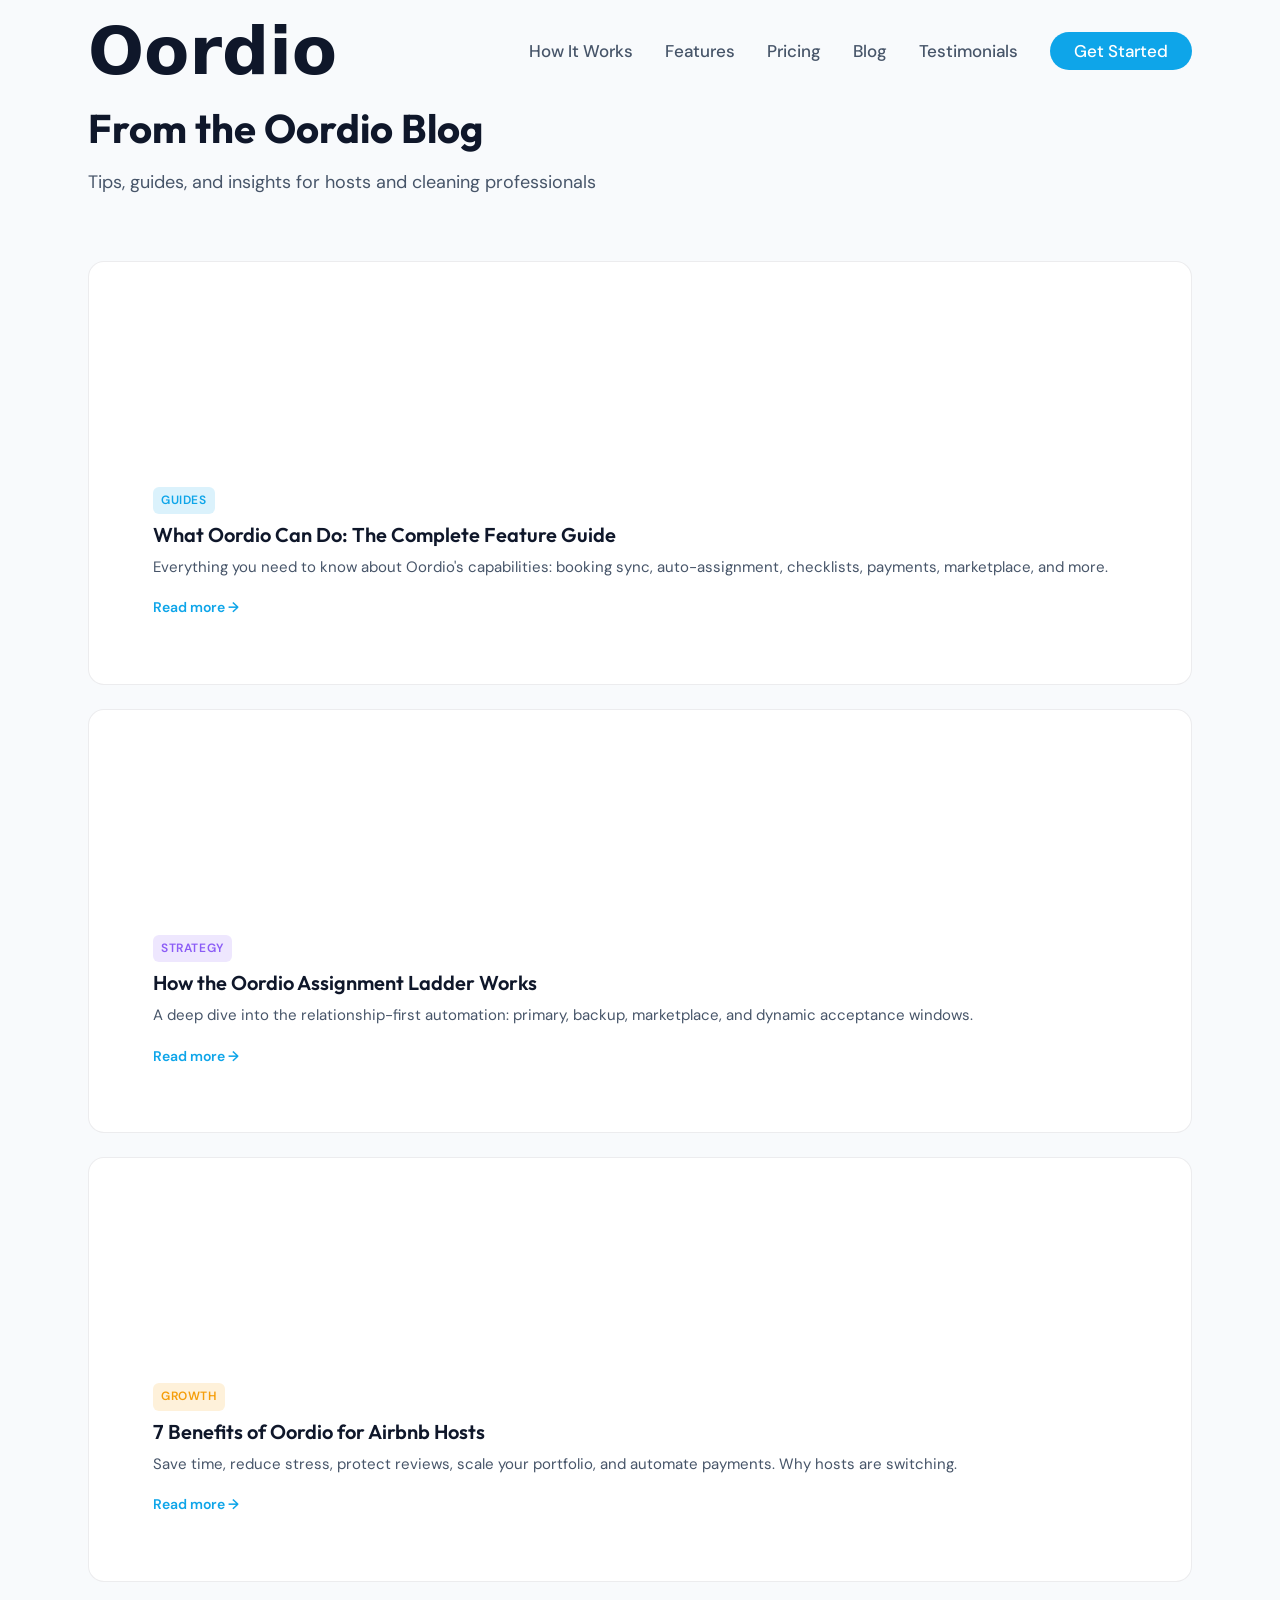
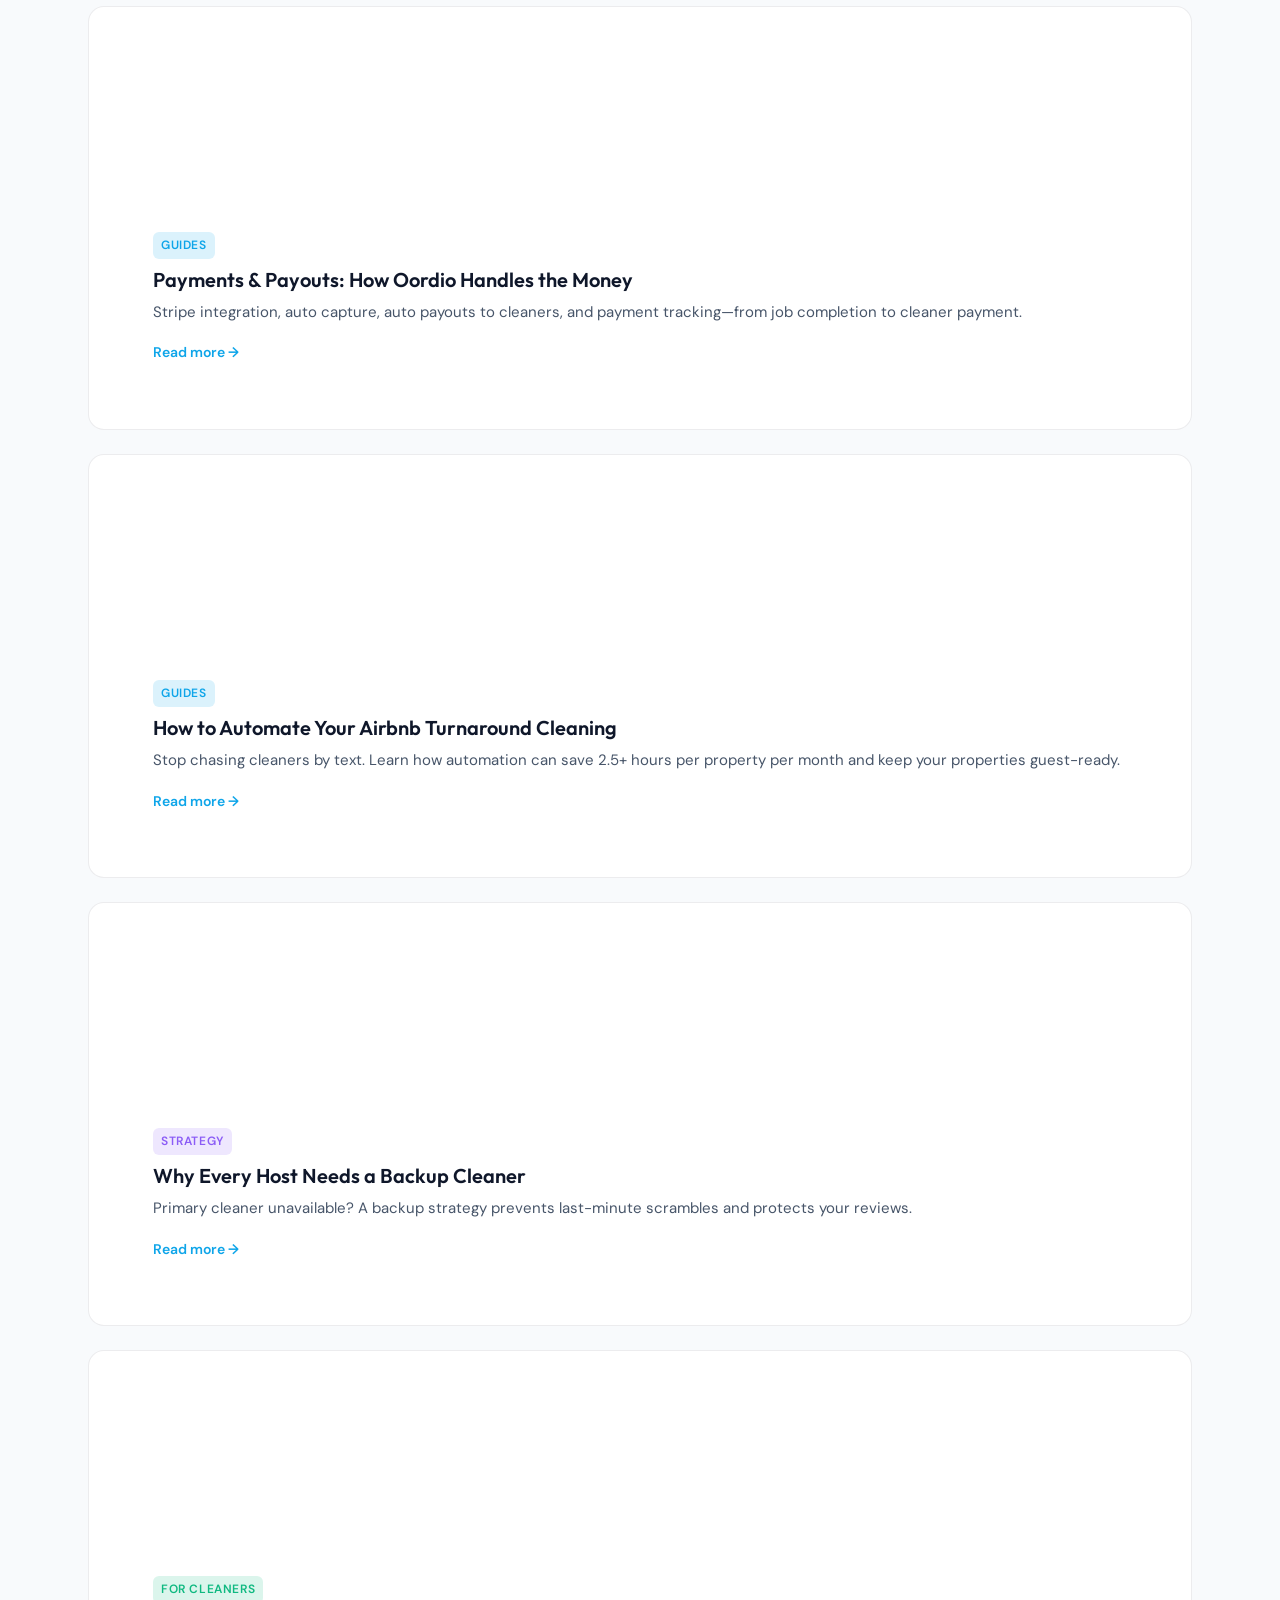
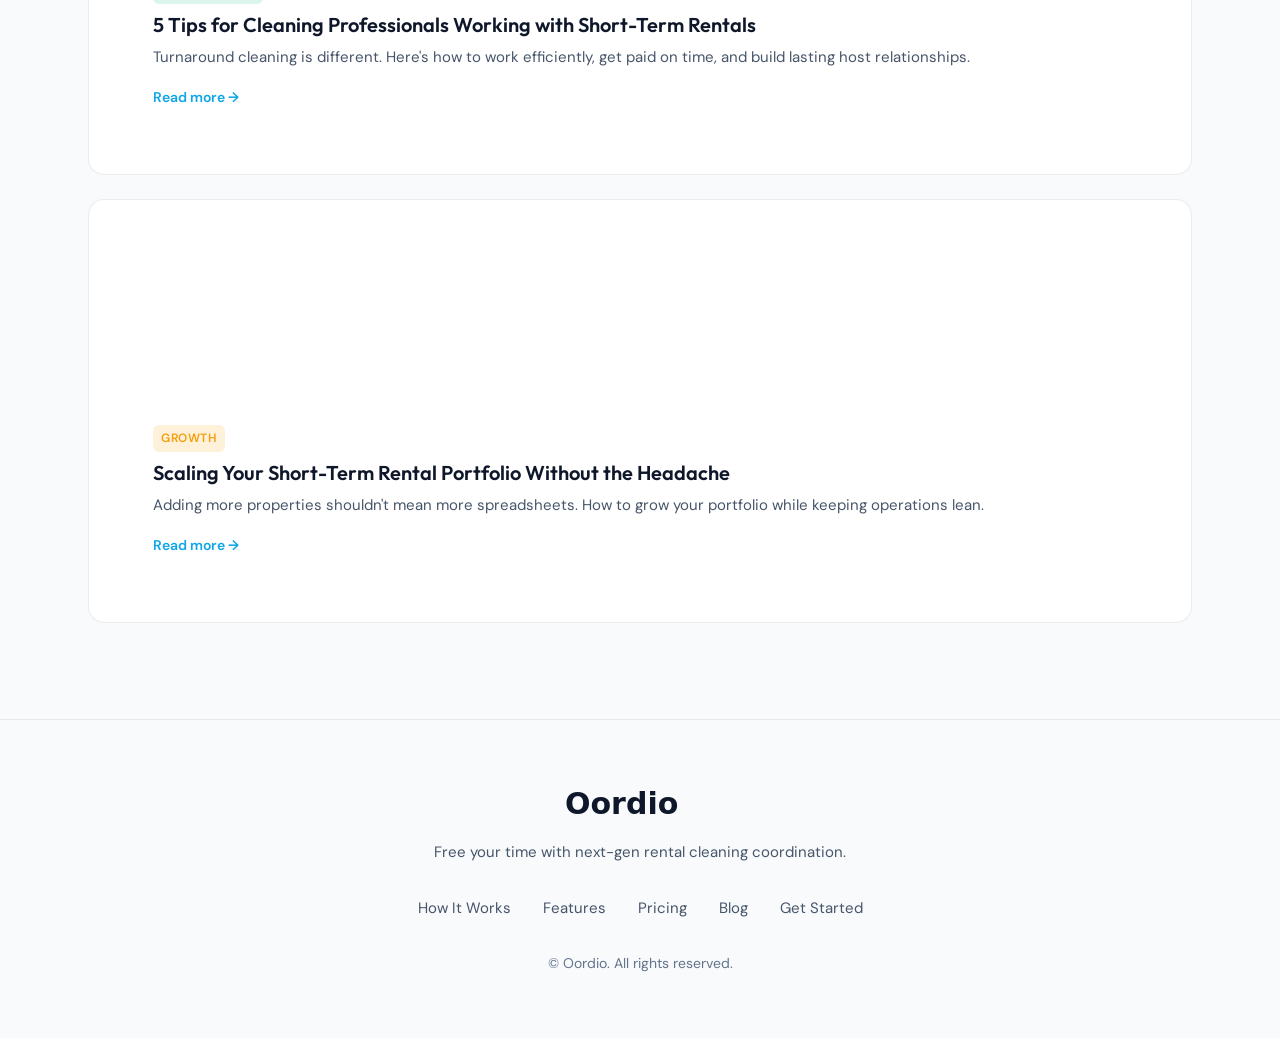
==== blog/index.html @ 8fc352fc "Initial commit: Oordio landing page Co-authored-by: Cursor <cursoragent@cursor.com>" ====
<!DOCTYPE html>
<html lang="en">
  <head>
    <meta charset="UTF-8" />
    <meta name="viewport" content="width=device-width, initial-scale=1.0" />
    <meta name="description" content="Oordio blog — tips, guides, and insights for short-term rental hosts and cleaning professionals." />
    <title>Blog — Oordio</title>
    <link rel="preconnect" href="https://fonts.googleapis.com" />
    <link rel="preconnect" href="https://fonts.gstatic.com" crossorigin />
    <link href="https://fonts.googleapis.com/css2?family=DM+Sans:ital,opsz,wght@0,9..40,400;0,9..40,500;0,9..40,600;0,9..40,700&family=Outfit:wght@400;500;600;700;800&display=swap" rel="stylesheet" />
    <link rel="stylesheet" href="../styles.css" />
  </head>
  <body>
    <header class="header" id="header">
      <nav class="nav container">
        <a href="../index.html" class="logo"><img src="../assets/logo.svg" alt="Oordio — Free your time" class="logo-img" /></a>
        <ul class="nav-links">
          <li><a href="../index.html#how-it-works">How It Works</a></li>
          <li><a href="../index.html#advantages">Features</a></li>
          <li><a href="../index.html#pricing">Pricing</a></li>
          <li><a href="index.html">Blog</a></li>
          <li><a href="../index.html#testimonials">Testimonials</a></li>
          <li><a href="https://app.oordio.com" class="nav-cta">Get Started</a></li>
        </ul>
        <button class="menu-toggle" aria-label="Toggle menu" aria-expanded="false">
          <span></span><span></span><span></span>
        </button>
      </nav>
    </header>

    <main class="blog-page">
      <div class="container">
        <header class="blog-page-header">
          <h1>From the Oordio Blog</h1>
          <p>Tips, guides, and insights for hosts and cleaning professionals</p>
        </header>

        <div class="blog-list">
          <article class="blog-card blog-card-full">
            <a href="oordio-complete-feature-guide.html" class="blog-card-link">
              <div class="blog-card-image" style="background-image: url('https://images.unsplash.com/photo-1454165804606-c3d57bc86b40?w=600&q=80')"></div>
              <div class="blog-card-content">
              <span class="blog-category blog-category-guides">Guides</span>
              <h3>What Oordio Can Do: The Complete Feature Guide</h3>
              <p>Everything you need to know about Oordio's capabilities: booking sync, auto-assignment, checklists, payments, marketplace, and more.</p>
              <span class="blog-read">Read more →</span>
              </div>
            </a>
          </article>
          <article class="blog-card blog-card-full">
            <a href="how-oordio-assignment-ladder-works.html" class="blog-card-link">
              <div class="blog-card-image" style="background-image: url('https://images.unsplash.com/photo-1551288049-bebda4e38f71?w=600&q=80')"></div>
              <div class="blog-card-content">
              <span class="blog-category blog-category-strategy">Strategy</span>
              <h3>How the Oordio Assignment Ladder Works</h3>
              <p>A deep dive into the relationship-first automation: primary, backup, marketplace, and dynamic acceptance windows.</p>
              <span class="blog-read">Read more →</span>
              </div>
            </a>
          </article>
          <article class="blog-card blog-card-full">
            <a href="benefits-of-oordio-for-airbnb-hosts.html" class="blog-card-link">
              <div class="blog-card-image" style="background-image: url('https://images.unsplash.com/photo-1566073771259-6a8506099945?w=600&q=80')"></div>
              <div class="blog-card-content">
              <span class="blog-category blog-category-growth">Growth</span>
              <h3>7 Benefits of Oordio for Airbnb Hosts</h3>
              <p>Save time, reduce stress, protect reviews, scale your portfolio, and automate payments. Why hosts are switching.</p>
              <span class="blog-read">Read more →</span>
              </div>
            </a>
          </article>
          <article class="blog-card blog-card-full">
            <a href="payments-and-payouts-how-oordio-handles-money.html" class="blog-card-link">
              <div class="blog-card-image" style="background-image: url('https://images.unsplash.com/photo-1554224155-6726b3ff858f?w=600&q=80')"></div>
              <div class="blog-card-content">
              <span class="blog-category blog-category-guides">Guides</span>
              <h3>Payments & Payouts: How Oordio Handles the Money</h3>
              <p>Stripe integration, auto capture, auto payouts to cleaners, and payment tracking—from job completion to cleaner payment.</p>
              <span class="blog-read">Read more →</span>
              </div>
            </a>
          </article>
          <article class="blog-card blog-card-full">
            <a href="automate-airbnb-turnaround.html" class="blog-card-link">
              <div class="blog-card-image" style="background-image: url('https://images.unsplash.com/photo-1566073771259-6a8506099945?w=600&q=80')"></div>
              <div class="blog-card-content">
              <span class="blog-category blog-category-guides">Guides</span>
              <h3>How to Automate Your Airbnb Turnaround Cleaning</h3>
              <p>Stop chasing cleaners by text. Learn how automation can save 2.5+ hours per property per month and keep your properties guest-ready.</p>
              <span class="blog-read">Read more →</span>
              </div>
            </a>
          </article>
          <article class="blog-card blog-card-full">
            <a href="backup-cleaner-strategy.html" class="blog-card-link">
              <div class="blog-card-image" style="background-image: url('https://images.unsplash.com/photo-1558618666-fcd25c85cd64?w=600&q=80')"></div>
              <div class="blog-card-content">
              <span class="blog-category blog-category-strategy">Strategy</span>
              <h3>Why Every Host Needs a Backup Cleaner</h3>
              <p>Primary cleaner unavailable? A backup strategy prevents last-minute scrambles and protects your reviews.</p>
              <span class="blog-read">Read more →</span>
              </div>
            </a>
          </article>
          <article class="blog-card blog-card-full">
            <a href="cleaning-professional-tips.html" class="blog-card-link">
              <div class="blog-card-image" style="background-image: url('https://images.unsplash.com/photo-1581578731548-c64695cc6952?w=600&q=80')"></div>
              <div class="blog-card-content">
              <span class="blog-category blog-category-cleaners">For Cleaners</span>
              <h3>5 Tips for Cleaning Professionals Working with Short-Term Rentals</h3>
              <p>Turnaround cleaning is different. Here's how to work efficiently, get paid on time, and build lasting host relationships.</p>
              <span class="blog-read">Read more →</span>
              </div>
            </a>
          </article>
          <article class="blog-card blog-card-full">
            <a href="scale-short-term-portfolio.html" class="blog-card-link">
              <div class="blog-card-image" style="background-image: url('https://images.unsplash.com/photo-1560518883-ce09059eeffa?w=600&q=80')"></div>
              <div class="blog-card-content">
              <span class="blog-category blog-category-growth">Growth</span>
              <h3>Scaling Your Short-Term Rental Portfolio Without the Headache</h3>
              <p>Adding more properties shouldn't mean more spreadsheets. How to grow your portfolio while keeping operations lean.</p>
              <span class="blog-read">Read more →</span>
              </div>
            </a>
          </article>
        </div>
      </div>
    </main>

    <footer class="footer">
      <div class="container">
        <div class="footer-content">
          <a href="../index.html" class="logo"><img src="../assets/logo.svg" alt="Oordio — Free your time" class="logo-img" /></a>
          <p class="footer-tagline">Free your time with next-gen rental cleaning coordination.</p>
          <div class="footer-links">
            <a href="../index.html#how-it-works">How It Works</a>
            <a href="../index.html#advantages">Features</a>
            <a href="../index.html#pricing">Pricing</a>
            <a href="index.html">Blog</a>
            <a href="https://app.oordio.com">Get Started</a>
          </div>
          <p class="footer-copy">&copy; Oordio. All rights reserved.</p>
        </div>
      </div>
    </footer>

    <script src="../script.js"></script>
  </body>
</html>
---- styles.css ----
/* ============================================
   Oordio Landing — Design System & Styles
   ============================================ */

:root {
  /* Colors — bright, professional, trust-building */
  --color-bg: #f8fafc;
  --color-bg-elevated: #ffffff;
  --color-bg-card: #ffffff;
  --color-surface: #f1f5f9;
  
  --color-text: #0f172a;
  --color-text-muted: #475569;
  --color-text-subtle: #64748b;
  
  --color-primary: #0ea5e9;
  --color-primary-hover: #38bdf8;
  --color-primary-muted: rgba(14, 165, 233, 0.15);
  
  --color-accent: #f59e0b;
  --color-accent-muted: rgba(245, 158, 11, 0.15);
  
  --color-success: #10b981;
  --color-success-muted: rgba(16, 185, 129, 0.15);
  
  --color-purple: #8b5cf6;
  --color-purple-muted: rgba(139, 92, 246, 0.15);
  
  --color-rose: #f43f5e;
  --color-rose-muted: rgba(244, 63, 94, 0.12);
  
  --color-border: rgba(15, 23, 42, 0.08);
  --color-border-strong: rgba(15, 23, 42, 0.2);
  
  /* Typography */
  --font-heading: 'Outfit', system-ui, sans-serif;
  --font-body: 'DM Sans', system-ui, sans-serif;
  
  /* Spacing */
  --space-xs: 0.25rem;
  --space-sm: 0.5rem;
  --space-md: 1rem;
  --space-lg: 1.5rem;
  --space-xl: 2rem;
  --space-2xl: 3rem;
  --space-3xl: 4rem;
  --space-4xl: 6rem;
  
  /* Layout */
  --container-max: 72rem;
  --container-padding: 1.5rem;
  
  /* Transitions */
  --ease-out: cubic-bezier(0.16, 1, 0.3, 1);
  --ease-spring: cubic-bezier(0.34, 1.56, 0.64, 1);
  --duration-fast: 150ms;
  --duration-normal: 250ms;
  --duration-slow: 400ms;
  
  /* Radii */
  --radius-sm: 0.375rem;
  --radius-md: 0.5rem;
  --radius-lg: 0.75rem;
  --radius-xl: 1rem;
  --radius-2xl: 1.5rem;
  --radius-full: 9999px;
}

/* Reset & Base */
*, *::before, *::after {
  box-sizing: border-box;
  margin: 0;
  padding: 0;
}

html {
  scroll-behavior: smooth;
}

body {
  font-family: var(--font-body);
  font-size: 1rem;
  line-height: 1.6;
  color: var(--color-text);
  background: var(--color-bg);
  -webkit-font-smoothing: antialiased;
  overflow-x: hidden;
}

a {
  color: inherit;
  text-decoration: none;
}

ul {
  list-style: none;
}

img {
  max-width: 100%;
  height: auto;
}

/* Container */
.container {
  width: 100%;
  max-width: var(--container-max);
  margin-inline: auto;
  padding-inline: var(--container-padding);
}

/* ============================================
   Header & Navigation
   ============================================ */

.header {
  position: fixed;
  top: 0;
  left: 0;
  right: 0;
  z-index: 100;
  padding: var(--space-sm) 0;
  background: rgba(248, 250, 252, 0.9);
  backdrop-filter: blur(12px);
  border-bottom: 1px solid transparent;
  transition: border-color var(--duration-normal) var(--ease-out),
              background var(--duration-normal) var(--ease-out);
}

.header.scrolled {
  border-bottom-color: var(--color-border);
}

.nav {
  display: flex;
  align-items: center;
  justify-content: space-between;
}

.logo {
  display: flex;
  align-items: center;
  transition: opacity var(--duration-fast);
}

.logo:hover {
  opacity: 0.9;
}

.logo-img {
  height: 88px;
  width: auto;
  display: block;
}

.nav-links {
  display: flex;
  align-items: center;
  gap: var(--space-xl);
}

.nav-links a {
  font-size: 1.0625rem;
  font-weight: 500;
  color: var(--color-text-muted);
  transition: color var(--duration-fast);
}

.nav-links a:hover {
  color: var(--color-text);
}

.nav-cta {
  padding: var(--space-sm) var(--space-lg) !important;
  background: var(--color-primary);
  color: white !important;
  border-radius: var(--radius-full);
  font-weight: 600;
}

.nav-cta:hover {
  background: var(--color-primary-hover) !important;
}

.menu-toggle {
  display: none;
  flex-direction: column;
  gap: 5px;
  padding: var(--space-sm);
  background: none;
  border: none;
  cursor: pointer;
  color: var(--color-text);
}

.menu-toggle span {
  display: block;
  width: 22px;
  height: 2px;
  background: currentColor;
  border-radius: var(--radius-full);
  transition: transform var(--duration-normal) var(--ease-out),
              opacity var(--duration-normal);
}

.menu-toggle[aria-expanded="true"] span:nth-child(1) {
  transform: translateY(7px) rotate(45deg);
}

.menu-toggle[aria-expanded="true"] span:nth-child(2) {
  opacity: 0;
}

.menu-toggle[aria-expanded="true"] span:nth-child(3) {
  transform: translateY(-7px) rotate(-45deg);
}

/* ============================================
   Hero
   ============================================ */

.hero {
  position: relative;
  min-height: 100vh;
  display: flex;
  align-items: center;
  padding-top: 5rem;
  padding-bottom: var(--space-4xl);
  overflow: hidden;
}

.hero-bg {
  position: absolute;
  inset: 0;
  pointer-events: none;
}

.hero-image {
  position: absolute;
  inset: 0;
  background: url('https://images.unsplash.com/photo-1566073771259-6a8506099945?w=1920&q=70') center/cover no-repeat;
  filter: blur(2px);
  opacity: 0.25;
}

.hero-gradient {
  position: absolute;
  inset: 0;
  background: linear-gradient(90deg, rgba(255, 255, 255, 0.92) 0%, rgba(255, 255, 255, 0.7) 40%, rgba(248, 250, 252, 0.5) 70%, transparent 100%),
              linear-gradient(180deg, rgba(248, 250, 252, 0.6) 0%, rgba(248, 250, 252, 0.85) 50%, rgba(248, 250, 252, 0.8) 100%),
              radial-gradient(ellipse 80% 50% at 50% 0%, rgba(14, 165, 233, 0.08) 0%, transparent 60%);
}

.hero-grid {
  position: absolute;
  inset: 0;
  background-image: 
    linear-gradient(rgba(15, 23, 42, 0.03) 1px, transparent 1px),
    linear-gradient(90deg, rgba(15, 23, 42, 0.03) 1px, transparent 1px);
  background-size: 60px 60px;
  mask-image: linear-gradient(to bottom, black 40%, transparent);
}

.hero-inner {
  position: relative;
  z-index: 1;
  display: grid;
  grid-template-columns: 1fr 1fr;
  gap: var(--space-3xl);
  align-items: center;
}

.hero-content {
  max-width: 36rem;
}

.hero-title {
  font-family: var(--font-heading);
  font-size: clamp(2.75rem, 5.75vw, 4.6rem);
  font-weight: 700;
  line-height: 1.1;
  letter-spacing: -0.03em;
  margin-bottom: var(--space-xl);
  opacity: 0;
  transform: translateY(24px);
  animation: heroFadeUp 0.5s var(--ease-out) 0.1s forwards;
}

.hero-highlight {
  color: var(--color-primary);
}

.hero-desc {
  font-size: 1.1875rem;
  color: var(--color-text);
  margin-bottom: var(--space-2xl);
  line-height: 1.6;
  opacity: 0;
  transform: translateY(24px);
  animation: heroFadeUp 0.5s var(--ease-out) 0.2s forwards;
}

.hero-ctas {
  display: flex;
  flex-wrap: wrap;
  gap: var(--space-md);
  margin-bottom: var(--space-sm);
  opacity: 0;
  transform: translateY(24px);
  animation: heroFadeUp 0.5s var(--ease-out) 0.3s forwards;
}

.hero-ctas .btn-primary {
  padding: var(--space-md) var(--space-xl);
  font-size: 1.0625rem;
  box-shadow: 0 4px 14px rgba(14, 165, 233, 0.25);
}

.hero-ctas .btn-primary:hover {
  transform: translateY(-2px);
  box-shadow: 0 8px 24px rgba(14, 165, 233, 0.35);
}

.hero-microcopy {
  font-size: 0.9375rem;
  color: var(--color-text-muted);
  margin-bottom: var(--space-xl);
  opacity: 0;
  transform: translateY(24px);
  animation: heroFadeUp 0.5s var(--ease-out) 0.35s forwards;
}

.hero-bullets {
  display: flex;
  flex-wrap: wrap;
  gap: var(--space-lg);
  margin-bottom: var(--space-lg);
  opacity: 0;
  transform: translateY(24px);
  animation: heroFadeUp 0.5s var(--ease-out) 0.4s forwards;
}

.hero-bullets li {
  display: flex;
  align-items: center;
  gap: var(--space-sm);
  font-size: 0.9375rem;
  font-weight: 500;
  color: var(--color-text-muted);
}

.hero-bullets li svg {
  width: 18px;
  height: 18px;
  flex-shrink: 0;
  color: var(--color-primary);
}

.hero-trust {
  font-size: 0.875rem;
  color: var(--color-text-subtle);
  opacity: 0;
  transform: translateY(24px);
  animation: heroFadeUp 0.5s var(--ease-out) 0.45s forwards;
}

.hero-mockup {
  position: relative;
  opacity: 0;
  transform: translateY(32px);
  animation: heroMockupFadeUp 0.5s var(--ease-out) 0.5s forwards;
}

.hero-mockup-frame {
  border-radius: var(--radius-xl);
  border: 1px solid var(--color-border);
  box-shadow: 0 24px 64px rgba(0, 0, 0, 0.12), 0 0 0 1px rgba(255, 255, 255, 0.5) inset;
  overflow: hidden;
  background: var(--color-bg-elevated);
}

.hero-mockup-frame img {
  width: 100%;
  height: auto;
  display: block;
}

@keyframes heroFadeUp {
  from {
    opacity: 0;
    transform: translateY(24px);
  }
  to {
    opacity: 1;
    transform: translateY(0);
  }
}

@keyframes heroMockupFadeUp {
  from {
    opacity: 0;
    transform: translateY(32px);
  }
  to {
    opacity: 1;
    transform: translateY(0);
  }
}

.hero-scroll {
  position: absolute;
  bottom: var(--space-2xl);
  left: 50%;
  transform: translateX(-50%);
  display: flex;
  flex-direction: column;
  align-items: center;
  gap: var(--space-sm);
  color: var(--color-text-subtle);
  font-size: 0.75rem;
  letter-spacing: 0.1em;
  text-transform: uppercase;
}

.scroll-line {
  width: 1px;
  height: 40px;
  background: linear-gradient(to bottom, var(--color-text-subtle), transparent);
  animation: scrollPulse 2s ease-in-out infinite;
}

@keyframes fadeUp {
  from {
    opacity: 0;
    transform: translateY(20px);
  }
  to {
    opacity: 1;
    transform: translateY(0);
  }
}

@keyframes scrollPulse {
  0%, 100% { opacity: 0.5; transform: scaleY(0.8); }
  50% { opacity: 1; transform: scaleY(1); }
}

/* ============================================
   Buttons
   ============================================ */

.btn {
  display: inline-flex;
  align-items: center;
  justify-content: center;
  gap: var(--space-sm);
  padding: var(--space-md) var(--space-xl);
  font-family: var(--font-body);
  font-size: 1rem;
  font-weight: 600;
  border-radius: var(--radius-lg);
  transition: all var(--duration-normal) var(--ease-out);
  cursor: pointer;
  border: none;
}

.btn-primary {
  background: var(--color-primary);
  color: white;
}

.btn-primary:hover {
  background: var(--color-primary-hover);
  transform: translateY(-1px);
  box-shadow: 0 8px 24px rgba(14, 165, 233, 0.3);
}

.btn-icon {
  flex-shrink: 0;
}

.btn-primary .btn-icon {
  opacity: 0.9;
}

.btn-secondary {
  background: var(--color-surface);
  color: var(--color-text);
  border: 1px solid var(--color-border);
}

.btn-secondary:hover {
  background: var(--color-bg-elevated);
  border-color: var(--color-border-strong);
}

.btn-outline {
  background: transparent;
  color: var(--color-text);
  border: 1px solid var(--color-border-strong);
}

.btn-outline:hover {
  border-color: var(--color-primary);
  color: var(--color-primary);
}

/* ============================================
   Stats
   ============================================ */

.stats {
  padding: var(--space-4xl) 0;
  border-top: 1px solid var(--color-border);
  background: linear-gradient(180deg, var(--color-bg) 0%, rgba(241, 245, 249, 0.8) 100%);
}

.stats-grid {
  display: grid;
  grid-template-columns: repeat(3, 1fr);
  gap: var(--space-2xl);
}

.stat-card {
  text-align: center;
  padding: var(--space-2xl);
  background: var(--color-bg-card);
  border-radius: var(--radius-xl);
  border: 1px solid var(--color-border);
  transition: transform var(--duration-normal) var(--ease-out),
              border-color var(--duration-normal),
              box-shadow var(--duration-normal);
}

.stat-card:hover {
  transform: translateY(-4px);
  border-color: var(--color-primary-muted);
  box-shadow: 0 12px 40px rgba(14, 165, 233, 0.12);
}

.stat-icon {
  width: 56px;
  height: 56px;
  border-radius: var(--radius-lg);
  margin: 0 auto var(--space-md);
  display: flex;
  align-items: center;
  justify-content: center;
}

.stat-icon svg {
  width: 28px;
  height: 28px;
}

.stat-card-blue .stat-value,
.stat-card-blue .stat-suffix { color: var(--color-primary); }
.stat-card-blue .stat-icon { background: var(--color-primary-muted); color: var(--color-primary); }

.stat-card-green .stat-value,
.stat-card-green .stat-suffix { color: var(--color-success); }
.stat-card-green .stat-icon { background: var(--color-success-muted); color: var(--color-success); }

.stat-card-amber .stat-value,
.stat-card-amber .stat-suffix { color: var(--color-accent); }
.stat-card-amber .stat-icon { background: var(--color-accent-muted); color: var(--color-accent); }

.stat-card[data-visible] {
  animation: fadeUp 0.6s var(--ease-out) forwards;
}

.stat-value {
  font-family: var(--font-heading);
  font-size: 2.5rem;
  font-weight: 700;
  color: var(--color-primary);
}

.stat-suffix {
  font-family: var(--font-heading);
  font-size: 1.5rem;
  font-weight: 600;
  color: var(--color-primary);
}

.stat-label {
  margin-top: var(--space-sm);
  font-size: 0.9375rem;
  color: var(--color-text-muted);
}

/* ============================================
   Calm Confidence
   ============================================ */

.calm-confidence {
  background: linear-gradient(180deg, var(--color-bg-elevated) 0%, var(--color-bg) 100%);
  padding: var(--space-4xl) 0;
}

.calm-header {
  text-align: center;
  margin-bottom: var(--space-4xl);
  max-width: 42rem;
  margin-left: auto;
  margin-right: auto;
  padding: 0 var(--space-md);
}

.calm-title {
  font-family: var(--font-heading);
  font-size: clamp(2rem, 4vw, 2.5rem);
  font-weight: 700;
  letter-spacing: -0.02em;
  margin-bottom: var(--space-md);
}

.calm-subtitle {
  font-size: 1.125rem;
  color: var(--color-text-muted);
  line-height: 1.6;
}

.calm-layout {
  display: grid;
  grid-template-columns: 1fr 1fr;
  gap: var(--space-4xl);
  align-items: center;
  margin-bottom: var(--space-4xl);
}

.calm-benefits {
  display: flex;
  flex-direction: column;
  gap: var(--space-xl);
}

.calm-card {
  padding: var(--space-xl);
  background: var(--color-bg-card);
  border-radius: var(--radius-xl);
  border: 1px solid var(--color-border);
  transition: border-color var(--duration-normal), box-shadow var(--duration-normal);
}

.calm-card:hover {
  border-color: var(--color-primary-muted);
  box-shadow: 0 8px 32px rgba(14, 165, 233, 0.08);
}

.calm-card h3 {
  font-family: var(--font-heading);
  font-size: 1.125rem;
  font-weight: 600;
  margin-bottom: var(--space-sm);
}

.calm-card p {
  font-size: 0.9375rem;
  color: var(--color-text-muted);
  line-height: 1.6;
}

.calm-visual {
  display: flex;
  align-items: center;
  justify-content: center;
}

.calm-visual-frame {
  max-width: 420px;
  border-radius: var(--radius-xl);
  overflow: hidden;
  box-shadow: 0 24px 64px rgba(15, 23, 42, 0.08);
  opacity: 0.92;
}

.calm-visual-frame img {
  width: 100%;
  height: auto;
  display: block;
}

.calm-close {
  text-align: center;
  font-family: var(--font-heading);
  font-size: 1.25rem;
  font-weight: 600;
  letter-spacing: -0.01em;
  color: var(--color-text);
  margin-top: var(--space-2xl);
  padding-top: var(--space-2xl);
  border-top: 1px solid var(--color-border);
}

/* ============================================
   Sections
   ============================================ */

.section {
  padding: var(--space-4xl) 0;
}

.section-title {
  font-family: var(--font-heading);
  font-size: clamp(2rem, 4vw, 2.75rem);
  font-weight: 700;
  letter-spacing: -0.02em;
  text-align: center;
  margin-bottom: var(--space-md);
  position: relative;
}

.section-title::after {
  content: '';
  display: block;
  width: 60px;
  height: 4px;
  margin: var(--space-md) auto 0;
  border-radius: var(--radius-full);
  background: linear-gradient(90deg, var(--color-primary), var(--color-accent));
}

.section-subtitle {
  font-size: 1.125rem;
  color: var(--color-text-muted);
  text-align: center;
  max-width: 36rem;
  margin-inline: auto;
  margin-bottom: var(--space-3xl);
}

/* ============================================
   How It Works — Tabs
   ============================================ */

.how-it-works {
  background: linear-gradient(180deg, var(--color-bg-elevated) 0%, rgba(241, 245, 249, 0.9) 100%);
  position: relative;
}

.how-it-works::before {
  content: '';
  position: absolute;
  top: 0;
  left: 0;
  right: 0;
  height: 1px;
  background: linear-gradient(90deg, transparent, var(--color-primary), var(--color-accent), transparent);
  opacity: 0.3;
}

.tabs {
  display: flex;
  justify-content: center;
  gap: var(--space-sm);
  margin-bottom: var(--space-2xl);
}

.tab {
  padding: var(--space-md) var(--space-xl);
  font-family: var(--font-body);
  font-size: 0.9375rem;
  font-weight: 600;
  color: var(--color-text-muted);
  background: transparent;
  border: 1px solid var(--color-border);
  border-radius: var(--radius-full);
  cursor: pointer;
  transition: all var(--duration-normal) var(--ease-out);
}

.tab:hover {
  color: var(--color-text);
  border-color: var(--color-border-strong);
}

.tab.active {
  color: white;
  background: var(--color-primary);
  border-color: var(--color-primary);
}

.tab-panel {
  display: none;
}

.tab-panel.active {
  display: block;
  animation: fadeIn 0.4s var(--ease-out);
}

@keyframes fadeIn {
  from { opacity: 0; }
  to { opacity: 1; }
}

.steps-grid {
  display: grid;
  grid-template-columns: repeat(4, 1fr);
  gap: var(--space-xl);
}

.step-card {
  padding: var(--space-xl);
  background: var(--color-bg-card);
  border-radius: var(--radius-xl);
  border: 1px solid var(--color-border);
  transition: transform var(--duration-normal) var(--ease-out),
              border-color var(--duration-normal),
              box-shadow var(--duration-normal);
}

.step-card:hover {
  transform: translateY(-4px);
  border-color: var(--color-primary-muted);
  box-shadow: 0 12px 40px rgba(14, 165, 233, 0.1);
}

.step-card[data-visible] {
  animation: fadeUp 0.5s var(--ease-out) forwards;
}

.step-icon {
  width: 48px;
  height: 48px;
  border-radius: var(--radius-lg);
  display: flex;
  align-items: center;
  justify-content: center;
  margin-bottom: var(--space-md);
}

.step-icon svg {
  width: 24px;
  height: 24px;
}

.step-icon-blue { background: var(--color-primary-muted); color: var(--color-primary); }
.step-icon-green { background: var(--color-success-muted); color: var(--color-success); }
.step-icon-amber { background: var(--color-accent-muted); color: var(--color-accent); }
.step-icon-purple { background: var(--color-purple-muted); color: var(--color-purple); }

.step-card:nth-child(1) .step-num { background: var(--color-primary-muted); color: var(--color-primary); }
.step-card:nth-child(2) .step-num { background: var(--color-success-muted); color: var(--color-success); }
.step-card:nth-child(3) .step-num { background: var(--color-accent-muted); color: var(--color-accent); }
.step-card:nth-child(4) .step-num { background: var(--color-purple-muted); color: var(--color-purple); }

.step-num {
  display: inline-flex;
  align-items: center;
  justify-content: center;
  width: 2.5rem;
  height: 2.5rem;
  font-family: var(--font-heading);
  font-weight: 700;
  font-size: 1rem;
  color: var(--color-primary);
  background: var(--color-primary-muted);
  border-radius: var(--radius-md);
  margin-bottom: var(--space-md);
}

.step-card h3 {
  font-family: var(--font-heading);
  font-size: 1.125rem;
  font-weight: 600;
  margin-bottom: var(--space-sm);
}

.step-card p {
  font-size: 0.9375rem;
  color: var(--color-text-muted);
  line-height: 1.5;
}

/* ============================================
   Advantages
   ============================================ */

.advantages {
  background: linear-gradient(180deg, var(--color-bg) 0%, var(--color-bg-elevated) 50%, var(--color-bg) 100%);
}

.advantages-grid {
  display: grid;
  grid-template-columns: repeat(3, 1fr);
  gap: var(--space-xl);
  margin-bottom: var(--space-3xl);
}

.advantage-card {
  padding: var(--space-xl);
  background: var(--color-bg-card);
  border-radius: var(--radius-xl);
  border: 1px solid var(--color-border);
  transition: transform var(--duration-normal) var(--ease-out),
              border-color var(--duration-normal);
}

.advantage-icon {
  width: 44px;
  height: 44px;
  border-radius: var(--radius-md);
  display: flex;
  align-items: center;
  justify-content: center;
  margin-bottom: var(--space-md);
}

.advantage-icon svg {
  width: 22px;
  height: 22px;
}

.advantage-icon-blue { background: var(--color-primary-muted); color: var(--color-primary); }
.advantage-icon-green { background: var(--color-success-muted); color: var(--color-success); }
.advantage-icon-amber { background: var(--color-accent-muted); color: var(--color-accent); }
.advantage-icon-purple { background: var(--color-purple-muted); color: var(--color-purple); }
.advantage-icon-rose { background: var(--color-rose-muted); color: var(--color-rose); }

.advantage-card:nth-child(odd) {
  border-left: 3px solid var(--color-primary);
}

.advantage-card:nth-child(even) {
  border-left: 3px solid var(--color-accent);
}

.advantage-card:hover {
  transform: translateY(-2px);
  border-color: var(--color-primary-muted);
}

.advantage-card[data-visible] {
  animation: fadeUp 0.5s var(--ease-out) forwards;
}

.advantage-card h3 {
  font-family: var(--font-heading);
  font-size: 1.125rem;
  font-weight: 600;
  margin-bottom: var(--space-sm);
}

.advantage-card p {
  font-size: 0.9375rem;
  color: var(--color-text-muted);
  line-height: 1.5;
}

.control-center {
  text-align: center;
  padding: var(--space-3xl);
  background: linear-gradient(135deg, var(--color-primary-muted), var(--color-accent-muted), var(--color-purple-muted));
  border-radius: var(--radius-2xl);
  border: 1px solid var(--color-border);
}

.control-center h3 {
  font-family: var(--font-heading);
  font-size: 1.5rem;
  font-weight: 700;
  margin-bottom: var(--space-sm);
}

.control-center p {
  color: var(--color-text-muted);
  margin-bottom: var(--space-xl);
}

.value-roi {
  margin-top: var(--space-3xl);
  padding: var(--space-2xl);
  background: var(--color-bg-elevated);
  border-radius: var(--radius-xl);
  border: 1px solid var(--color-border);
}

.value-roi h3 {
  font-family: var(--font-heading);
  font-size: 1.25rem;
  font-weight: 700;
  margin-bottom: var(--space-sm);
}

.value-assumptions {
  font-size: 0.875rem;
  color: var(--color-text-muted);
  margin-bottom: var(--space-lg);
}

.value-breakdown {
  max-width: 360px;
  margin: 0 auto var(--space-lg);
}

.value-row {
  display: flex;
  justify-content: space-between;
  padding: var(--space-sm) 0;
  font-size: 0.9375rem;
}

.value-row span:last-child {
  font-weight: 600;
  color: var(--color-text);
}

.value-total {
  border-top: 1px solid var(--color-border);
  margin-top: var(--space-sm);
  padding-top: var(--space-md);
  font-weight: 600;
}

.value-cost {
  color: var(--color-text-muted);
  font-size: 0.875rem;
}

.value-net {
  border-top: 1px solid var(--color-border);
  padding-top: var(--space-md);
  font-weight: 700;
  color: var(--color-success);
}

.value-net span:last-child {
  color: var(--color-success);
}

.value-roi-note {
  font-size: 0.875rem;
  color: var(--color-text-muted);
  text-align: center;
}

/* ============================================
   Pricing
   ============================================ */

.pricing {
  background: linear-gradient(180deg, var(--color-bg-elevated) 0%, rgba(241, 245, 249, 0.8) 100%);
  position: relative;
}

.pricing::after {
  content: '';
  position: absolute;
  bottom: 0;
  left: 0;
  right: 0;
  height: 200px;
  background: radial-gradient(ellipse 80% 100% at 50% 100%, rgba(139, 92, 246, 0.06) 0%, transparent 70%);
  pointer-events: none;
}

.pricing-trial-note {
  text-align: center;
  font-size: 0.9375rem;
  color: var(--color-success);
  font-weight: 500;
  margin-bottom: var(--space-lg);
}

.pricing-trial-note::before {
  content: '✓ ';
}

.pricing-toggle {
  display: flex;
  align-items: center;
  justify-content: center;
  gap: var(--space-md);
  margin-bottom: var(--space-2xl);
}

.toggle-label {
  font-size: 0.9375rem;
  color: var(--color-text-muted);
}

.toggle-label em {
  font-style: normal;
  color: var(--color-accent);
  font-weight: 600;
}

.toggle {
  position: relative;
  width: 48px;
  height: 26px;
  padding: 0;
  background: none;
  border: none;
  cursor: pointer;
}

.toggle-track {
  display: block;
  width: 100%;
  height: 100%;
  background: var(--color-surface);
  border-radius: var(--radius-full);
  border: 1px solid var(--color-border);
  transition: background var(--duration-normal), border-color var(--duration-normal);
}

.toggle[aria-checked="true"] .toggle-track {
  background: var(--color-primary-muted);
  border-color: var(--color-primary);
}

.toggle-thumb {
  position: absolute;
  top: 3px;
  left: 3px;
  width: 18px;
  height: 18px;
  background: var(--color-text-muted);
  border-radius: var(--radius-full);
  transition: transform var(--duration-normal) var(--ease-spring),
              background var(--duration-normal);
}

.toggle[aria-checked="true"] .toggle-thumb {
  transform: translateX(22px);
  background: var(--color-primary);
}

.pricing-grid {
  display: grid;
  grid-template-columns: repeat(3, 1fr);
  gap: var(--space-xl);
  align-items: start;
}

.pricing-card {
  position: relative;
  padding: var(--space-2xl);
  background: var(--color-bg-card);
  border-radius: var(--radius-xl);
  border: 1px solid var(--color-border);
  transition: transform var(--duration-normal) var(--ease-out),
              border-color var(--duration-normal),
              box-shadow var(--duration-normal);
}

.pricing-card:hover {
  transform: translateY(-4px);
  border-color: var(--color-primary-muted);
  box-shadow: 0 16px 48px rgba(14, 165, 233, 0.1);
}

.pricing-card.featured {
  border-color: var(--color-primary);
  box-shadow: 0 0 0 1px var(--color-primary),
              0 16px 48px rgba(14, 165, 233, 0.15);
}

.pricing-card.featured:hover {
  box-shadow: 0 0 0 1px var(--color-primary),
              0 24px 64px rgba(14, 165, 233, 0.2);
}

.pricing-icon {
  width: 48px;
  height: 48px;
  border-radius: var(--radius-lg);
  display: flex;
  align-items: center;
  justify-content: center;
  margin-bottom: var(--space-md);
}

.pricing-icon svg {
  width: 24px;
  height: 24px;
}

.pricing-icon-blue { background: var(--color-primary-muted); color: var(--color-primary); }
.pricing-icon-green { background: var(--color-success-muted); color: var(--color-success); }
.pricing-icon-purple { background: var(--color-purple-muted); color: var(--color-purple); }

.badge {
  position: absolute;
  top: -12px;
  left: 50%;
  transform: translateX(-50%);
  padding: var(--space-xs) var(--space-md);
  font-size: 0.75rem;
  font-weight: 600;
  color: var(--color-primary);
  background: var(--color-bg-elevated);
  border: 1px solid var(--color-primary);
  border-radius: var(--radius-full);
  box-shadow: 0 2px 8px rgba(0, 0, 0, 0.06);
}

.pricing-card h3 {
  font-family: var(--font-heading);
  font-size: 1.25rem;
  font-weight: 700;
  margin-bottom: var(--space-sm);
}

.pricing-desc {
  font-size: 0.9375rem;
  color: var(--color-text-muted);
  margin-bottom: var(--space-xl);
}

.pricing-price {
  margin-bottom: var(--space-xl);
}

.price {
  font-family: var(--font-heading);
  font-size: 2.5rem;
  font-weight: 700;
}

.price.yearly {
  display: none;
}

body.yearly-pricing .price.monthly {
  display: none;
}

body.yearly-pricing .price.yearly {
  display: inline;
}

.price-period {
  font-size: 1rem;
  font-weight: 500;
  color: var(--color-text-muted);
}

.pricing-features {
  margin-bottom: var(--space-xl);
}

.pricing-features li {
  position: relative;
  padding-left: var(--space-lg);
  margin-bottom: var(--space-sm);
  font-size: 0.9375rem;
  color: var(--color-text-muted);
}

.pricing-features li::before {
  content: '';
  position: absolute;
  left: 0;
  top: 0.5em;
  width: 6px;
  height: 6px;
  background: var(--color-primary);
  border-radius: 50%;
}

.pricing-card:nth-child(1) .pricing-features li::before { background: var(--color-primary); }
.pricing-card:nth-child(2) .pricing-features li::before { background: var(--color-success); }
.pricing-card:nth-child(3) .pricing-features li::before { background: var(--color-purple); }

.pricing-card .btn {
  width: 100%;
}

.pricing-card-trial {
  margin-top: var(--space-sm);
  font-size: 0.8125rem;
  color: var(--color-text-muted);
  text-align: center;
}

/* ============================================
   Blog
   ============================================ */

.blog {
  background: linear-gradient(180deg, rgba(241, 245, 249, 0.9) 0%, var(--color-bg-elevated) 50%, rgba(241, 245, 249, 0.8) 100%);
}

.blog-grid {
  display: grid;
  grid-template-columns: repeat(2, 1fr);
  gap: var(--space-xl);
}

.blog-card {
  background: var(--color-bg-card);
  border-radius: var(--radius-xl);
  border: 1px solid var(--color-border);
  overflow: hidden;
  transition: transform var(--duration-normal) var(--ease-out),
              border-color var(--duration-normal);
}

.blog-card:hover {
  transform: translateY(-4px);
  border-color: var(--color-primary-muted);
}

.blog-card-image {
  height: 160px;
  background-size: cover;
  background-position: center;
  background-repeat: no-repeat;
}

.blog-card-content {
  padding: var(--space-xl);
}

.blog-card-link {
  display: block;
  color: inherit;
}

.blog-card-link:hover {
  color: inherit;
}

.blog-card-link:hover {
  color: inherit;
}

.blog-category {
  display: inline-block;
  font-size: 0.75rem;
  font-weight: 600;
  color: var(--color-primary);
  text-transform: uppercase;
  letter-spacing: 0.05em;
  margin-bottom: var(--space-sm);
  padding: var(--space-xs) var(--space-sm);
  border-radius: var(--radius-sm);
}

.blog-category-guides {
  color: var(--color-primary);
  background: var(--color-primary-muted);
}

.blog-category-strategy {
  color: var(--color-purple);
  background: var(--color-purple-muted);
}

.blog-category-cleaners {
  color: var(--color-success);
  background: var(--color-success-muted);
}

.blog-category-growth {
  color: var(--color-accent);
  background: var(--color-accent-muted);
}

.blog-card h3 {
  font-family: var(--font-heading);
  font-size: 1.125rem;
  font-weight: 600;
  margin-bottom: var(--space-sm);
  line-height: 1.3;
}

.blog-card p {
  font-size: 0.9375rem;
  color: var(--color-text-muted);
  line-height: 1.5;
  margin-bottom: var(--space-md);
}

.blog-read {
  font-size: 0.875rem;
  font-weight: 600;
  color: var(--color-primary);
  transition: color var(--duration-fast);
}

.blog-card:hover .blog-read {
  color: var(--color-primary-hover);
}

.blog-card-more {
  display: none;
}

.blog.expanded .blog-card-more {
  display: block;
}

.blog-cta {
  display: flex;
  flex-wrap: wrap;
  justify-content: center;
  gap: var(--space-md);
  align-items: center;
  margin-top: var(--space-2xl);
}

/* Blog index page */
.blog-page {
  padding: 6rem 0 var(--space-4xl);
}

.blog-page-header {
  margin-bottom: var(--space-3xl);
}

.blog-page-header h1 {
  font-family: var(--font-heading);
  font-size: clamp(2rem, 4vw, 2.5rem);
  font-weight: 700;
  margin-bottom: var(--space-sm);
}

.blog-page-header p {
  font-size: 1.125rem;
  color: var(--color-text-muted);
}

.blog-list {
  display: flex;
  flex-direction: column;
  gap: var(--space-lg);
}

.blog-card-full .blog-card-link {
  padding: var(--space-xl);
}

.blog-card-full h3 {
  font-size: 1.25rem;
}

/* Blog post page */
.blog-post {
  padding: 6rem 0 var(--space-4xl);
}

.blog-back {
  display: inline-block;
  font-size: 0.9375rem;
  color: var(--color-text-muted);
  margin-bottom: var(--space-xl);
  transition: color var(--duration-fast);
}

.blog-back:hover {
  color: var(--color-primary);
}

.blog-post-header {
  margin-bottom: var(--space-2xl);
}

.blog-post-header h1 {
  font-family: var(--font-heading);
  font-size: clamp(1.75rem, 4vw, 2.5rem);
  font-weight: 700;
  line-height: 1.2;
  margin-bottom: var(--space-sm);
}

.blog-post-meta {
  font-size: 0.9375rem;
  color: var(--color-text-muted);
}

.blog-post-body {
  max-width: 42rem;
  font-size: 1.0625rem;
  line-height: 1.7;
}

.blog-post-body p {
  margin-bottom: var(--space-lg);
}

.blog-post-body h2 {
  font-family: var(--font-heading);
  font-size: 1.25rem;
  font-weight: 600;
  margin-top: var(--space-2xl);
  margin-bottom: var(--space-md);
}

.blog-post-body h3 {
  font-family: var(--font-heading);
  font-size: 1.125rem;
  font-weight: 600;
  margin-top: var(--space-xl);
  margin-bottom: var(--space-sm);
}

.blog-post-body ol,
.blog-post-body ul {
  margin-bottom: var(--space-lg);
  padding-left: var(--space-xl);
}

.blog-post-body li {
  margin-bottom: var(--space-sm);
}

.blog-post-footer {
  display: flex;
  flex-wrap: wrap;
  gap: var(--space-md);
  margin-top: var(--space-3xl);
  padding-top: var(--space-2xl);
  border-top: 1px solid var(--color-border);
}

/* ============================================
   Testimonials
   ============================================ */

.testimonials {
  background: linear-gradient(180deg, var(--color-bg) 0%, rgba(241, 245, 249, 0.9) 100%);
}

.testimonials-bubbles {
  display: grid;
  grid-template-columns: repeat(3, 1fr);
  gap: var(--space-xl);
}

.testimonial-bubble {
  padding: var(--space-xl) var(--space-xl);
  background: var(--color-bg-card);
  border-radius: 1.5rem;
  border: 1px solid var(--color-border);
  box-shadow: 0 8px 32px rgba(15, 23, 42, 0.08),
              0 2px 8px rgba(15, 23, 42, 0.04);
  transition: box-shadow var(--duration-normal),
              transform var(--duration-normal) var(--ease-out);
}

.testimonial-bubble:hover,
.testimonial-bubble:active {
  box-shadow: 0 12px 40px rgba(14, 165, 233, 0.12),
              0 4px 12px rgba(15, 23, 42, 0.06);
  transform: translateY(-2px);
}

.testimonial-quote {
  font-size: 0.9375rem;
  line-height: 1.6;
  color: var(--color-text);
  margin-bottom: var(--space-md);
}

.testimonial-avatar {
  width: 48px;
  height: 48px;
  border-radius: var(--radius-full);
  overflow: hidden;
  margin-bottom: var(--space-md);
  border: 1px solid var(--color-border);
}

.testimonial-avatar img {
  width: 100%;
  height: 100%;
  object-fit: cover;
}

.testimonial-bubble footer {
  display: flex;
  flex-direction: column;
  gap: var(--space-xs);
}

.testimonial-bubble strong {
  font-size: 0.9375rem;
  font-weight: 600;
}

.testimonial-bubble span {
  font-size: 0.8125rem;
  color: var(--color-text-muted);
}

/* ============================================
   App Download
   ============================================ */

.app-download {
  background: linear-gradient(180deg, var(--color-bg-elevated) 0%, rgba(241, 245, 249, 0.9) 100%);
  position: relative;
}

.app-download::before {
  content: '';
  position: absolute;
  top: 0;
  left: 50%;
  transform: translateX(-50%);
  width: 60%;
  height: 1px;
  background: linear-gradient(90deg, transparent, var(--color-success), transparent);
  opacity: 0.4;
}

.app-mockups {
  display: flex;
  flex-wrap: wrap;
  justify-content: center;
  align-items: flex-end;
  gap: var(--space-2xl);
  margin-bottom: var(--space-2xl);
}

.app-mockup {
  display: flex;
  flex-direction: column;
  align-items: center;
  gap: var(--space-md);
}

.app-mockup-label {
  font-size: 0.875rem;
  font-weight: 600;
  color: var(--color-text-muted);
}

.app-mockup-frame {
  overflow: hidden;
  border: 1px solid var(--color-border);
  box-shadow: 0 24px 64px rgba(0, 0, 0, 0.3);
}

.app-mockup-browser {
  width: 100%;
  max-width: 520px;
  border-radius: var(--radius-lg);
}

.app-mockup-browser img {
  width: 100%;
  height: auto;
  display: block;
}

.app-mockup-phone {
  width: 260px;
  border-radius: 2rem;
}

.app-mockup-phone img {
  width: 100%;
  height: auto;
  display: block;
}

.app-subtitle {
  font-family: var(--font-heading);
  font-size: 1.5rem;
  font-weight: 600;
  text-align: center;
  margin-bottom: var(--space-md);
}

.app-desc {
  margin-bottom: var(--space-2xl);
}

.app-features {
  display: grid;
  grid-template-columns: repeat(4, 1fr);
  gap: var(--space-xl);
  margin-bottom: var(--space-2xl);
}

.app-feature {
  text-align: center;
  padding: var(--space-xl);
  background: var(--color-bg-card);
  border-radius: var(--radius-lg);
  border: 1px solid var(--color-border);
  transition: transform var(--duration-normal), border-color var(--duration-normal);
}

.app-feature-icon {
  width: 52px;
  height: 52px;
  border-radius: var(--radius-lg);
  display: flex;
  align-items: center;
  justify-content: center;
  margin: 0 auto var(--space-md);
}

.app-feature-icon svg {
  width: 26px;
  height: 26px;
}

.app-feature-icon-blue { background: var(--color-primary-muted); color: var(--color-primary); }
.app-feature-icon-green { background: var(--color-success-muted); color: var(--color-success); }
.app-feature-icon-amber { background: var(--color-accent-muted); color: var(--color-accent); }
.app-feature-icon-purple { background: var(--color-purple-muted); color: var(--color-purple); }

.app-feature:hover {
  transform: translateY(-2px);
  border-color: var(--color-primary-muted);
}

.app-feature h4 {
  font-family: var(--font-heading);
  font-size: 1rem;
  font-weight: 600;
  margin-bottom: var(--space-sm);
}

.app-feature p {
  font-size: 0.875rem;
  color: var(--color-text-muted);
}

.app-badges {
  display: flex;
  justify-content: center;
  gap: var(--space-md);
}

.store-badge {
  display: inline-flex;
  align-items: center;
  justify-content: center;
  padding: var(--space-md) var(--space-xl);
  background: var(--color-surface);
  border: 1px solid var(--color-border);
  border-radius: var(--radius-lg);
  font-weight: 600;
  transition: all var(--duration-normal);
}

.store-badge:hover {
  border-color: var(--color-primary);
  color: var(--color-primary);
}

.store-badge-primary {
  background: var(--color-primary);
  color: white;
  border-color: var(--color-primary);
}

.store-badge-primary:hover {
  background: var(--color-primary-hover);
  border-color: var(--color-primary-hover);
  color: white;
}

/* ============================================
   Footer
   ============================================ */

.footer {
  padding: var(--space-3xl) 0;
  border-top: 1px solid var(--color-border);
}

.footer-content {
  text-align: center;
}

.footer .logo {
  display: inline-flex;
  margin-bottom: var(--space-md);
}

.footer .logo-img {
  height: 40px;
}

.footer-tagline {
  font-size: 0.9375rem;
  color: var(--color-text-muted);
  margin-bottom: var(--space-xl);
}

.footer-links {
  display: flex;
  justify-content: center;
  gap: var(--space-xl);
  margin-bottom: var(--space-xl);
}

.footer-links a {
  font-size: 0.9375rem;
  color: var(--color-text-muted);
  transition: color var(--duration-fast);
}

.footer-links a:hover {
  color: var(--color-primary);
}

.footer-copy {
  font-size: 0.875rem;
  color: var(--color-text-subtle);
}

/* ============================================
   Scroll-triggered animations
   ============================================ */

[data-animate] {
  opacity: 0;
  transform: translateY(24px);
}

[data-animate][data-visible] {
  opacity: 1;
  transform: translateY(0);
}

/* Stagger delays for grids */
.steps-grid .step-card[data-visible]:nth-child(1) { animation-delay: 0s; }
.steps-grid .step-card[data-visible]:nth-child(2) { animation-delay: 0.05s; }
.steps-grid .step-card[data-visible]:nth-child(3) { animation-delay: 0.1s; }
.steps-grid .step-card[data-visible]:nth-child(4) { animation-delay: 0.15s; }

.advantages-grid .advantage-card[data-visible]:nth-child(1) { animation-delay: 0s; }
.advantages-grid .advantage-card[data-visible]:nth-child(2) { animation-delay: 0.05s; }
.advantages-grid .advantage-card[data-visible]:nth-child(3) { animation-delay: 0.1s; }
.advantages-grid .advantage-card[data-visible]:nth-child(4) { animation-delay: 0.15s; }
.advantages-grid .advantage-card[data-visible]:nth-child(5) { animation-delay: 0.2s; }
.advantages-grid .advantage-card[data-visible]:nth-child(6) { animation-delay: 0.25s; }

/* ============================================
   Responsive
   ============================================ */

@media (max-width: 1024px) {
  .steps-grid {
    grid-template-columns: repeat(2, 1fr);
  }
  
  .advantages-grid {
    grid-template-columns: repeat(2, 1fr);
  }
  
  .testimonials-bubbles {
    grid-template-columns: repeat(2, 1fr);
  }
  
  .pricing-grid {
    grid-template-columns: 1fr;
  }
  
  .pricing-card.featured {
    order: -1;
  }
  
  .app-features {
    grid-template-columns: repeat(2, 1fr);
  }
}

@media (max-width: 768px) {
  .nav-links {
    position: fixed;
    top: 0;
    right: 0;
    width: min(280px, 85vw);
    height: 100vh;
    flex-direction: column;
    align-items: flex-start;
    padding: 5rem var(--space-xl) var(--space-xl);
    background: var(--color-bg-elevated);
    border-left: 1px solid var(--color-border);
    box-shadow: -4px 0 24px rgba(15, 23, 42, 0.08);
    transform: translateX(100%);
    transition: transform var(--duration-normal) var(--ease-out);
    z-index: 99;
  }
  
  .nav-links.open {
    transform: translateX(0);
  }
  
  .menu-toggle {
    display: flex;
    z-index: 101;
  }
  
  .stats-grid {
    grid-template-columns: 1fr;
    gap: var(--space-md);
  }
  
  .calm-layout {
    grid-template-columns: 1fr;
    gap: var(--space-3xl);
    margin-bottom: var(--space-3xl);
  }
  
  .calm-visual-frame {
    max-width: 320px;
    margin: 0 auto;
  }
  
  .steps-grid {
    grid-template-columns: 1fr;
  }
  
  .tabs {
    flex-direction: column;
  }
  
  .tab {
    text-align: center;
  }
  
  .advantages-grid {
    grid-template-columns: 1fr;
  }
  
  .testimonials-bubbles {
    grid-template-columns: 1fr;
  }
  
  .blog-grid {
    grid-template-columns: 1fr;
  }
  
  .app-features {
    grid-template-columns: 1fr;
  }
  
  .app-mockups {
    flex-direction: column;
    align-items: center;
  }

  .app-mockup-browser {
    max-width: 100%;
  }

  .app-mockup-phone {
    width: 220px;
  }
  
  .app-badges {
    flex-direction: column;
  }
  
  .store-badge {
    justify-content: center;
  }
  
  .hero-inner {
    grid-template-columns: 1fr;
    gap: var(--space-2xl);
    text-align: center;
  }
  
  .hero-content {
    max-width: none;
  }
  
  .hero-bullets {
    justify-content: center;
  }
  
  .hero-mockup-frame {
    max-width: 480px;
    margin-inline: auto;
  }
  
  .hero-ctas {
    flex-direction: column;
    justify-content: center;
  }
  
  .hero-ctas .btn {
    width: 100%;
  }
  
  .footer-links {
    flex-direction: column;
  }
}

@media (max-width: 480px) {
  :root {
    --container-padding: 1rem;
  }
  
  .section {
    padding: var(--space-3xl) 0;
  }
}
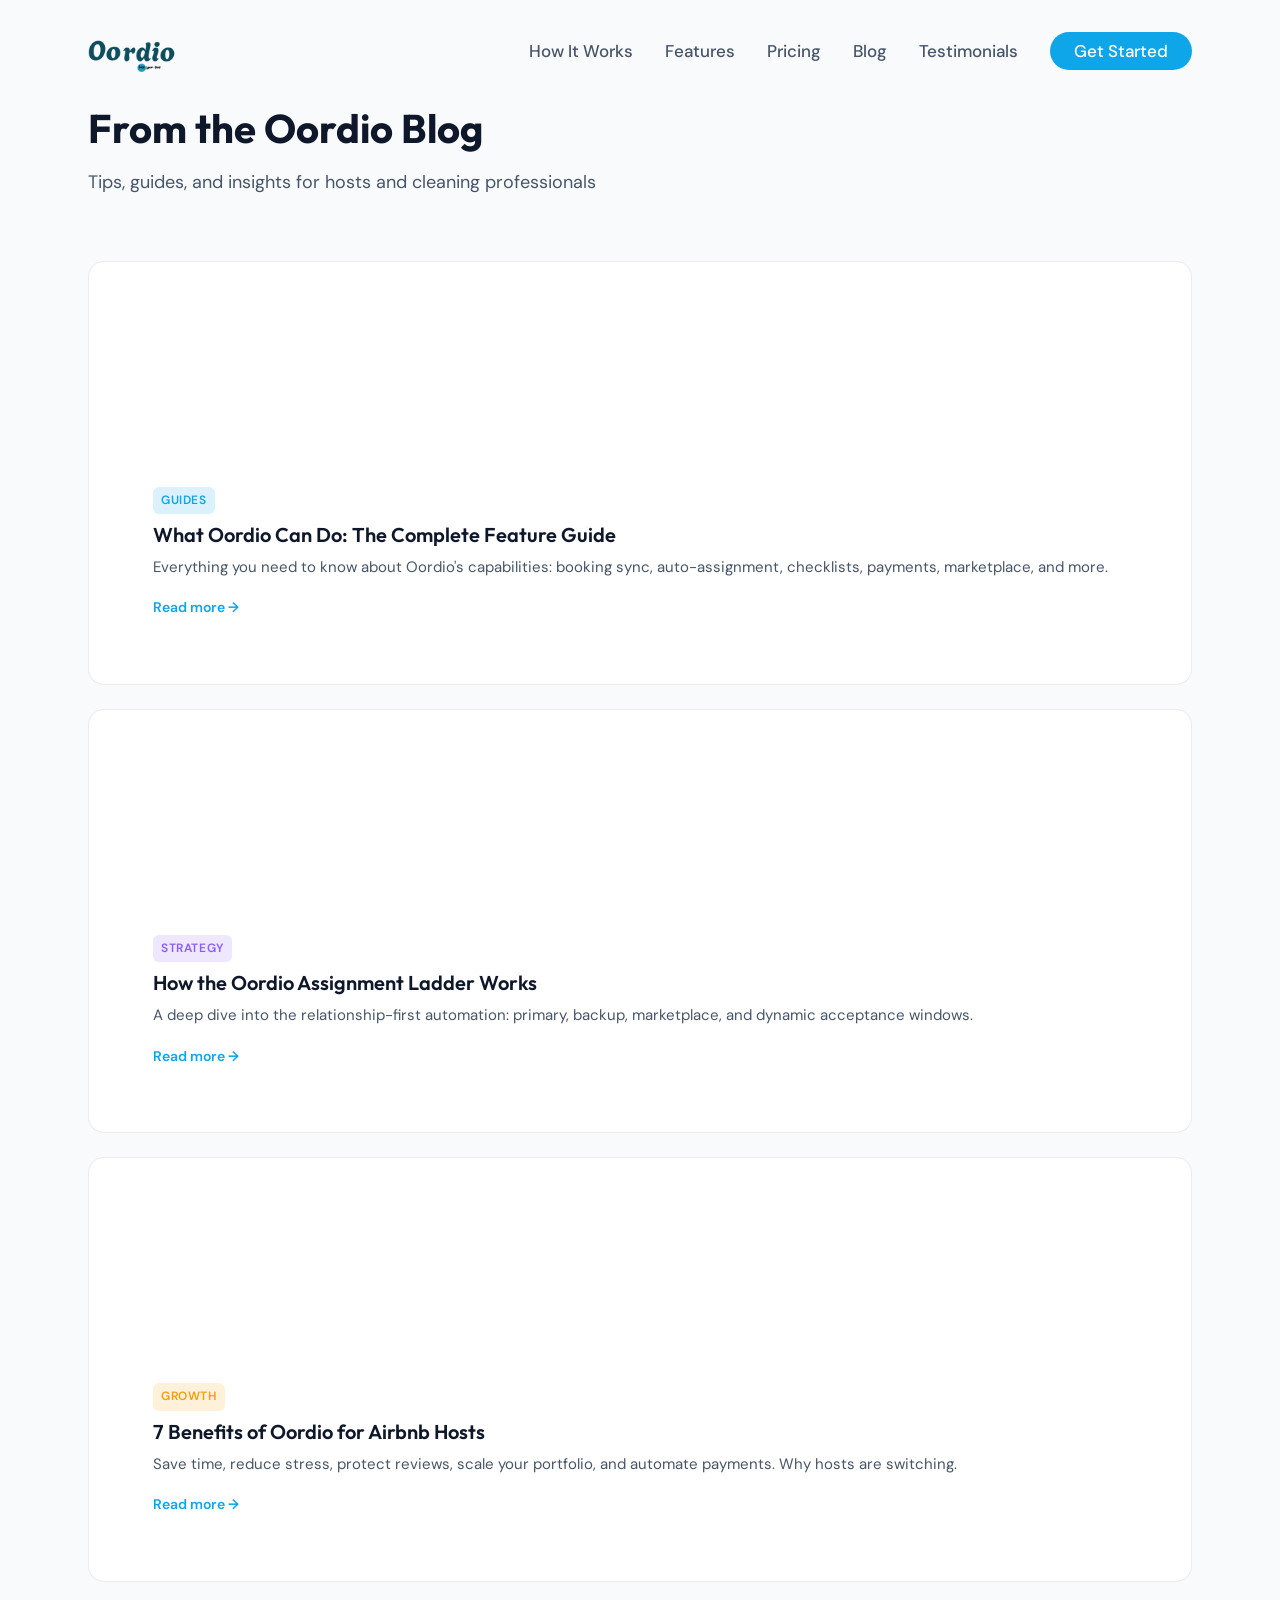
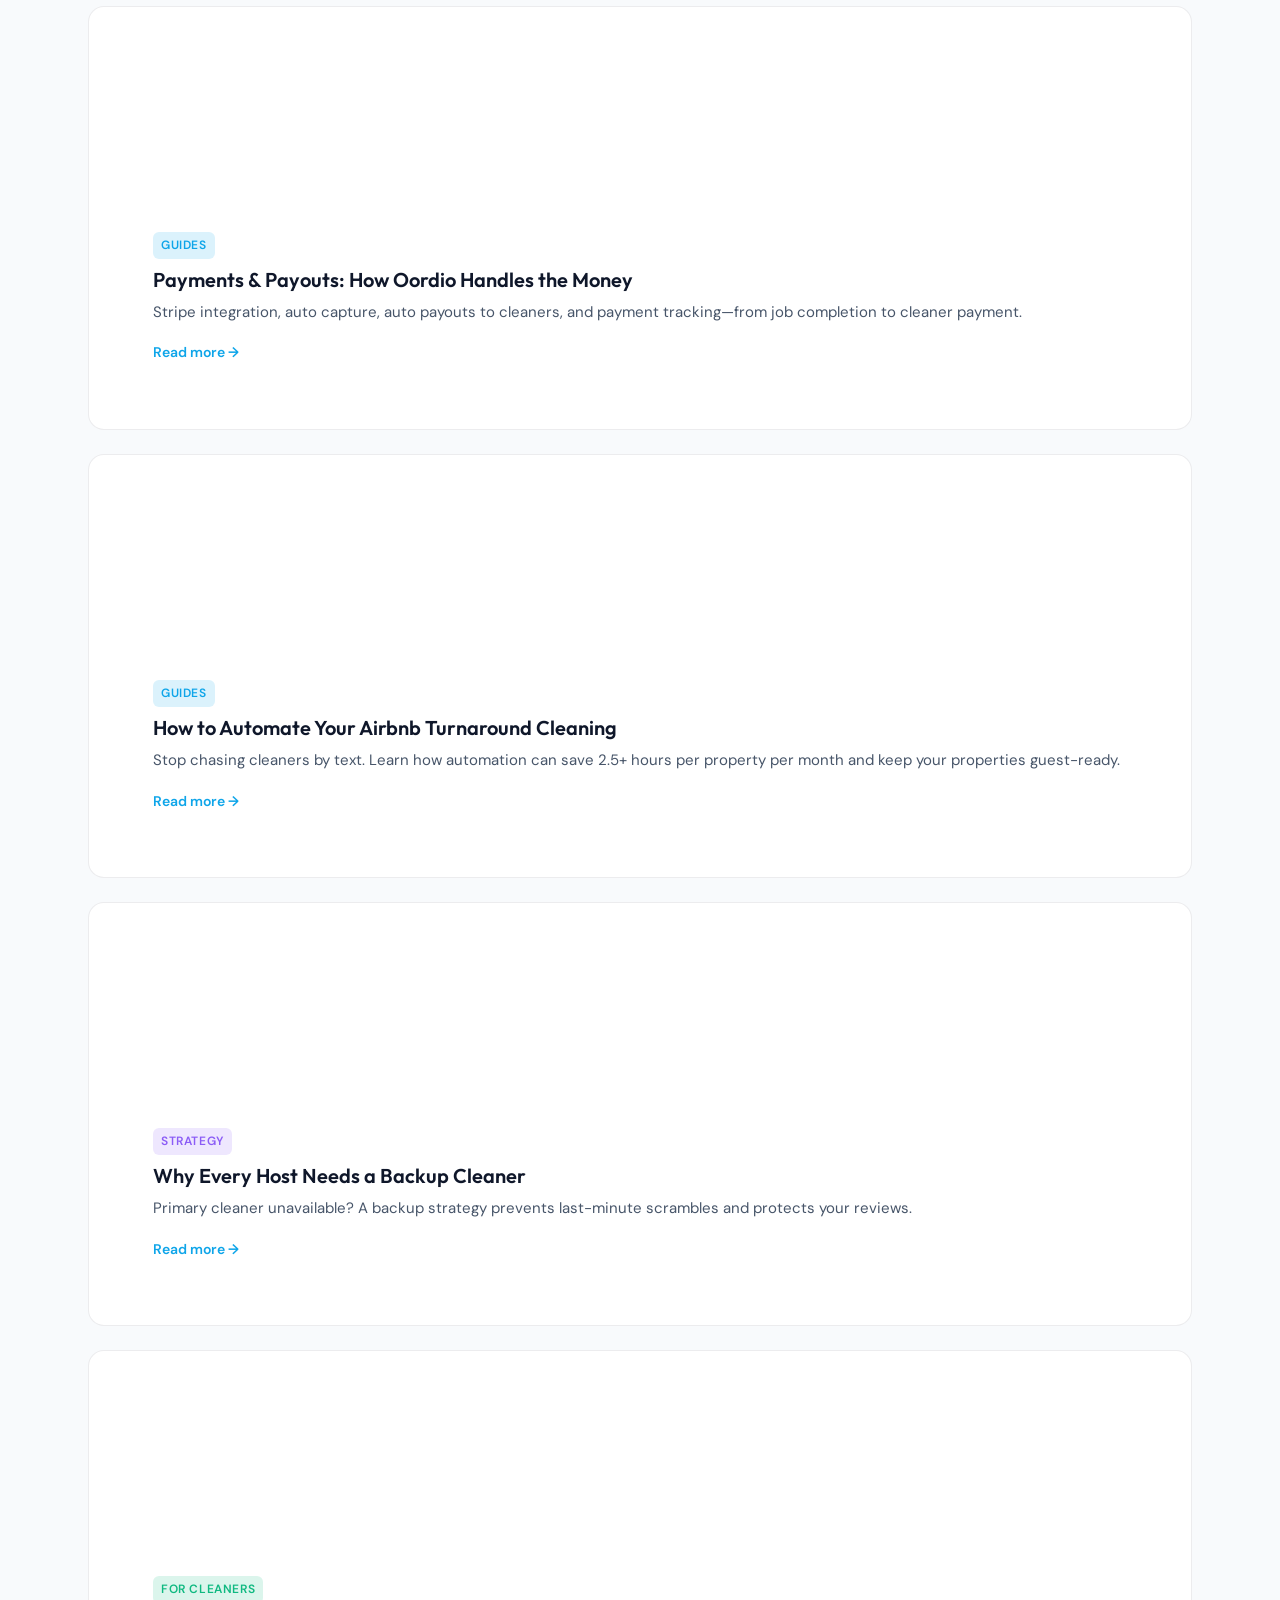
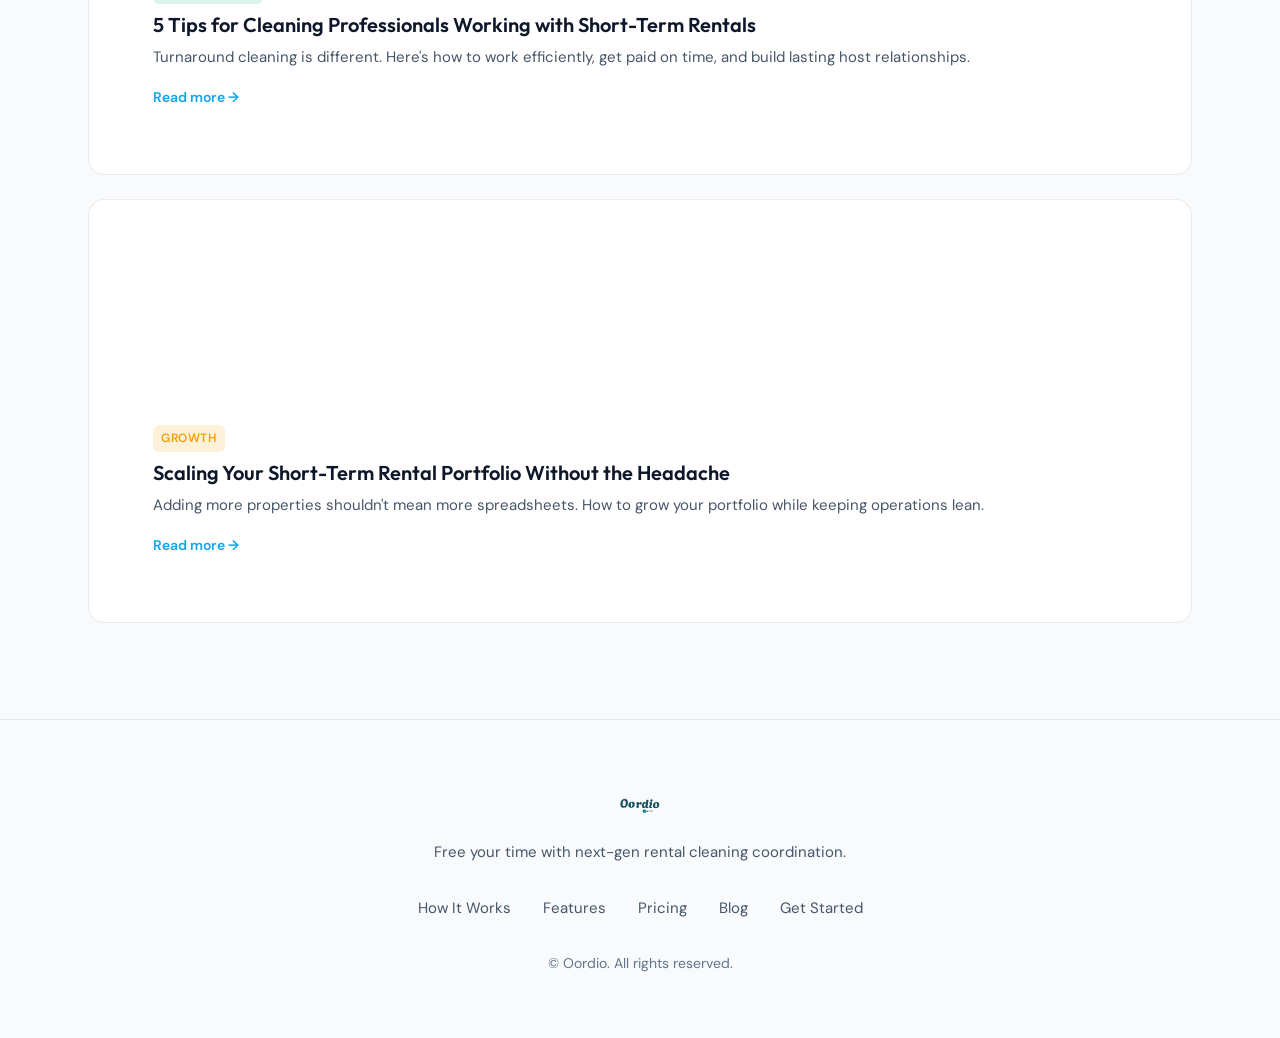
==== commit fbfa1bf9: "Use local assets for logo and mockups Co-authored-by: Cursor <cursoragent@cursor.com>" ====
--- a/blog/index.html
+++ b/blog/index.html
@@ -13,7 +13,7 @@
   <body>
     <header class="header" id="header">
       <nav class="nav container">
-        <a href="../index.html" class="logo"><img src="../assets/logo.svg" alt="Oordio — Free your time" class="logo-img" /></a>
+        <a href="../index.html" class="logo"><img src="../assets/logo.png" alt="Oordio — Free your time" class="logo-img" /></a>
         <ul class="nav-links">
           <li><a href="../index.html#how-it-works">How It Works</a></li>
           <li><a href="../index.html#advantages">Features</a></li>
@@ -131,7 +131,7 @@
     <footer class="footer">
       <div class="container">
         <div class="footer-content">
-          <a href="../index.html" class="logo"><img src="../assets/logo.svg" alt="Oordio — Free your time" class="logo-img" /></a>
+          <a href="../index.html" class="logo"><img src="../assets/logo.png" alt="Oordio — Free your time" class="logo-img" /></a>
           <p class="footer-tagline">Free your time with next-gen rental cleaning coordination.</p>
           <div class="footer-links">
             <a href="../index.html#how-it-works">How It Works</a>
